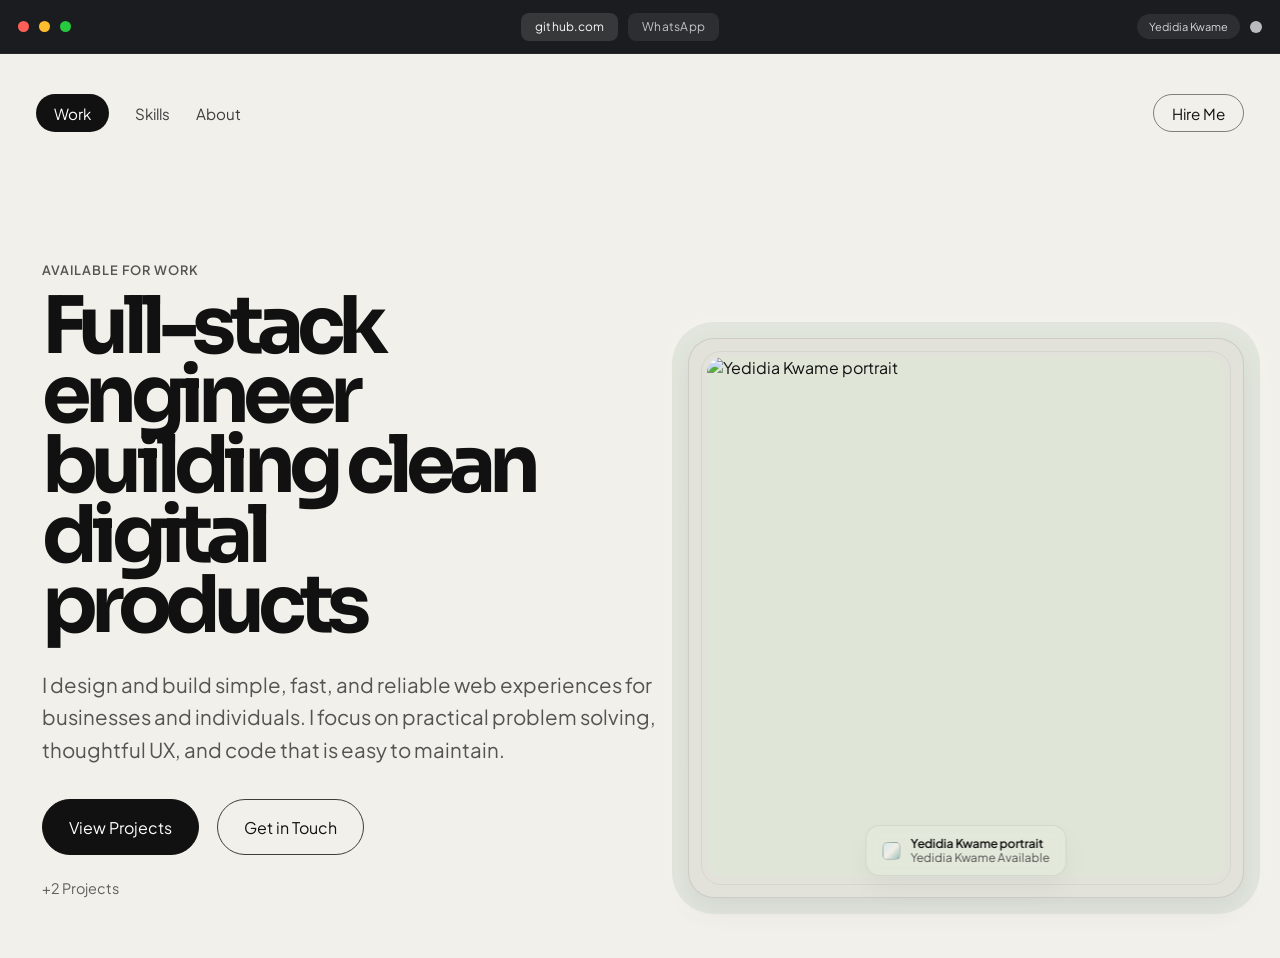
==== index.html @ f4f6af9c "web version 1.0" ====
<!DOCTYPE html>
<html lang="en">
  <head>
    <meta charset="UTF-8" />
    <meta name="viewport" content="width=device-width, initial-scale=1.0" />
    <title>Yedidia Kwame | Portfolio</title>
    <meta name="description" content="Portfolio of Yedidia Kwame." />
    <link rel="preconnect" href="https://fonts.googleapis.com" />
    <link rel="preconnect" href="https://fonts.gstatic.com" crossorigin />
    <link href="https://fonts.googleapis.com/css2?family=Sora:wght@400;500;600;700;800&family=Plus+Jakarta+Sans:wght@400;500;600;700;800&display=swap" rel="stylesheet" />
    <link rel="stylesheet" href="./styles.css" />
  </head>
  <body>
    <div class="browser-shell">
      <header class="browser-bar">
        <div class="browser-left">
          <span class="nav-dot red"></span>
          <span class="nav-dot yellow"></span>
          <span class="nav-dot green"></span>
        </div>

        <div class="browser-center" aria-label="Quick links">
          <a class="tab tab-active" href="https://github.com" target="_blank" rel="noreferrer">github.com</a>
          <a class="tab" href="https://wa.me/?text=Hi%20Yedidia%2C%20I%20want%20to%20reach%20out%20about%20your%20work." target="_blank" rel="noreferrer">WhatsApp</a>
        </div>

        <div class="browser-right">
          <span class="tiny-pill">Yedidia Kwame</span>
          <span class="icon-dot"></span>
        </div>
      </header>

      <main class="page-shell">
        <nav class="top-nav" aria-label="Main navigation">
          <a href="index.html" class="nav-link active">Work</a>
          <a href="skills.html" class="nav-link">Skills</a>
          <a href="about.html" class="nav-link">About</a>
          <a href="contact.html" class="nav-button">Hire Me</a>
        </nav>

        <section class="hero">
          <div class="hero-copy">
            <div class="eyebrow">Available for work</div>

            <h1>
              Full-stack<br />
              engineer<br />
              building clean<br />
              digital<br />
              products
            </h1>

            <p>
              I design and build simple, fast, and reliable web experiences for businesses and
              individuals. I focus on practical problem solving, thoughtful UX, and code that is
              easy to maintain.
            </p>

            <div class="cta-row">
              <a href="work.html" class="button primary">View Projects</a>
              <a href="contact.html" class="button secondary">Get in Touch</a>
            </div>

            <div class="project-badge">+2 Projects</div>
          </div>

          <div class="portrait-panel" aria-label="Yedidia Kwame portrait">
            <div class="portrait-frame">
              <img
                src="./images/profile.jpeg"
                alt="Yedidia Kwame portrait"
              />
            </div>

            <div class="portrait-tag">
              <span class="portrait-mini"></span>
              <div class="portrait-copy">
                <strong>Yedidia Kwame portrait</strong>
                <span>Yedidia Kwame Available</span>
              </div>
            </div>
          </div>
        </section>
      </main>
    </div>
  </body>
</html>
---- styles.css ----
:root {
  --bg: #f2f0ea;
  --bg-strong: #ece8e2;
  --text: #111111;
  --muted: rgba(17, 17, 17, 0.7);
  --line: rgba(17, 17, 17, 0.18);
  --button: #111111;
  --button-text: #ffffff;
  --soft-panel: rgba(255, 255, 255, 0.05);
  --browser-bg: #1a1c1f;
  --browser-tab: rgba(255, 255, 255, 0.08);
  --browser-text: rgba(255, 255, 255, 0.85);
  --card: rgba(255, 255, 255, 0.14);
  --chip: rgba(17, 17, 17, 0.04);
}

* { box-sizing: border-box; }

html {
  scroll-behavior: smooth;
}

body {
  margin: 0;
  min-height: 100vh;
  background: var(--bg);
  color: var(--text);
  font-family: "Plus Jakarta Sans", sans-serif;
}

img {
  display: block;
  max-width: 100%;
}

a {
  color: inherit;
  text-decoration: none;
}

.browser-shell {
  min-height: 100vh;
  background: var(--bg);
}

.browser-bar {
  height: 54px;
  background: var(--browser-bg);
  color: var(--browser-text);
  display: flex;
  align-items: center;
  justify-content: space-between;
  padding: 0 18px;
  border-bottom: 1px solid rgba(255, 255, 255, 0.06);
}

.browser-left,
.browser-right,
.browser-center {
  display: flex;
  align-items: center;
}

.browser-left {
  gap: 10px;
  min-width: 120px;
}

.nav-dot {
  width: 11px;
  height: 11px;
  border-radius: 50%;
  display: inline-block;
}

.nav-dot.red { background: #ff5f56; }
.nav-dot.yellow { background: #ffbd2e; }
.nav-dot.green { background: #27c93f; }

.browser-center {
  flex: 1;
  justify-content: center;
  gap: 10px;
}

.tab {
  display: inline-flex;
  align-items: center;
  justify-content: center;
  min-height: 28px;
  padding: 0 14px;
  border-radius: 8px;
  background: var(--browser-tab);
  font-size: 12px;
  letter-spacing: 0.02em;
  color: rgba(255, 255, 255, 0.72);
  text-decoration: none;
}

.tab:hover {
  color: rgba(255, 255, 255, 0.96);
}

.tab-active {
  background: rgba(255, 255, 255, 0.12);
  color: rgba(255, 255, 255, 0.96);
}

.browser-right {
  gap: 10px;
  min-width: 160px;
  justify-content: flex-end;
}

.tiny-pill {
  display: inline-flex;
  align-items: center;
  justify-content: center;
  padding: 6px 12px;
  border-radius: 999px;
  background: rgba(255, 255, 255, 0.08);
  font-size: 11px;
  color: rgba(255, 255, 255, 0.8);
}

.icon-dot {
  width: 12px;
  height: 12px;
  border-radius: 50%;
  background: rgba(255, 255, 255, 0.7);
}

.page-shell {
  width: min(1440px, 100%);
  margin: 0 auto;
  padding: 24px 36px 60px;
}

.top-nav {
  display: flex;
  align-items: center;
  gap: 26px;
  padding: 16px 0 6px;
  font-size: 0.95rem;
}

.nav-link,
.nav-button {
  text-decoration: none;
  color: var(--text);
}

.nav-link {
  color: rgba(17, 17, 17, 0.8);
}

.nav-link.active {
  display: inline-flex;
  align-items: center;
  justify-content: center;
  min-height: 38px;
  padding: 0 18px;
  border-radius: 999px;
  background: var(--button);
  color: var(--button-text);
}

.nav-button {
  margin-left: auto;
  display: inline-flex;
  align-items: center;
  justify-content: center;
  min-height: 38px;
  padding: 0 18px;
  border-radius: 999px;
  border: 1px solid rgba(17, 17, 17, 0.5);
  background: transparent;
}

.hero {
  display: grid;
  grid-template-columns: 1.08fr 0.92fr;
  align-items: end;
  min-height: calc(100vh - 140px);
  padding-top: 26px;
}

.hero-copy {
  padding: 0 0 0 6px;
}

.eyebrow {
  display: inline-block;
  text-transform: uppercase;
  letter-spacing: 0.08em;
  font-size: 0.8rem;
  font-weight: 600;
  color: rgba(17, 17, 17, 0.7);
  margin-bottom: 14px;
}

.hero h1 {
  margin: 0;
  font-family: "Sora", sans-serif;
  letter-spacing: -0.085em;
  line-height: 0.88;
  font-size: clamp(4.5rem, 6.2vw, 11rem);
  font-weight: 700;
  color: var(--text);
}

.hero p {
  max-width: 670px;
  margin: 28px 0 0;
  font-size: clamp(1.15rem, 1.6vw, 1.5rem);
  line-height: 1.6;
  color: var(--muted);
}

.cta-row {
  display: flex;
  flex-wrap: wrap;
  gap: 18px;
  margin-top: 32px;
}

.button {
  display: inline-flex;
  align-items: center;
  justify-content: center;
  min-height: 56px;
  padding: 0 26px;
  border-radius: 999px;
  border: 1px solid rgba(17, 17, 17, 0.8);
  text-decoration: none;
  transition: transform 0.2s ease;
}

.button.primary {
  background: var(--button);
  color: var(--button-text);
  border-color: var(--button);
}

.button.secondary {
  background: transparent;
  color: var(--text);
}

.button:hover {
  transform: translateY(-1px);
}

.project-badge {
  display: inline-flex;
  align-items: center;
  margin-top: 24px;
  font-size: 0.9rem;
  color: rgba(17, 17, 17, 0.65);
}

.portrait-panel {
  position: relative;
  display: flex;
  justify-content: center;
  align-items: center;
  min-height: 560px;
  padding-top: 24px;
}

.portrait-frame {
  position: relative;
  width: min(620px, 100%);
  min-height: 560px;
  padding: 18px;
  border-radius: 26px;
  background: rgba(46, 69, 58, 0.08);
  border: 1px solid rgba(17, 17, 17, 0.1);
  box-shadow:
    0 0 0 16px rgba(160, 185, 170, 0.22),
    0 0 0 22px rgba(255, 255, 255, 0.06),
    0 12px 26px rgba(17, 17, 17, 0.08);
}

.portrait-frame::before {
  content: "";
  position: absolute;
  inset: 12px;
  border: 1px solid rgba(17, 17, 17, 0.06);
  border-radius: 20px;
  pointer-events: none;
}

.portrait-frame img {
  display: block;
  width: 100%;
  height: 100%;
  min-height: 520px;
  object-fit: cover;
  border-radius: 16px;
  background: #dfe6d7;
}

.portrait-tag {
  position: absolute;
  left: 50%;
  bottom: 22px;
  transform: translateX(-50%);
  display: inline-flex;
  align-items: center;
  gap: 10px;
  padding: 10px 16px;
  border: 1px solid rgba(17, 17, 17, 0.08);
  border-radius: 14px;
  background: rgba(255, 255, 255, 0.12);
  box-shadow: 0 12px 28px rgba(17, 17, 17, 0.04);
  color: var(--text);
  backdrop-filter: blur(6px);
}

.portrait-mini {
  width: 18px;
  height: 18px;
  border-radius: 5px;
  background: linear-gradient(135deg, #d1e7ea, #f3efe7, #99c0bb);
  border: 1px solid rgba(17, 17, 17, 0.2);
}

.portrait-copy {
  display: flex;
  flex-direction: column;
  line-height: 1.2;
  font-size: 0.74rem;
}

.portrait-copy strong {
  font-size: 0.76rem;
  font-weight: 600;
}

.portrait-copy span {
  opacity: 0.7;
}

.page-section {
  width: min(1100px, 100%);
  margin: 52px auto 0;
  padding: 20px 0 0;
}

.page-intro {
  margin-bottom: 28px;
}

.page-intro h2 {
  margin: 0 0 8px;
  font-family: "Sora", sans-serif;
  font-size: clamp(2.3rem, 4vw, 4.5rem);
  letter-spacing: -0.06em;
}

.page-intro p {
  max-width: 720px;
  margin: 0;
  font-size: 1.1rem;
  line-height: 1.7;
  color: var(--muted);
}

.card-grid {
  display: grid;
  grid-template-columns: repeat(auto-fit, minmax(250px, 1fr));
  gap: 20px;
  margin-top: 24px;
}

.project-card,
.info-card {
  background: rgba(255, 255, 255, 0.14);
  border: 1px solid rgba(17, 17, 17, 0.08);
  border-radius: 22px;
  padding: 22px;
  box-shadow: 0 10px 30px rgba(17, 17, 17, 0.03);
}

.project-card h3,
.info-card h3 {
  margin: 0 0 10px;
  font-size: 1.3rem;
  font-family: "Sora", sans-serif;
}

.project-card p,
.info-card p,
.info-card li {
  margin: 0;
  color: var(--muted);
  line-height: 1.7;
}

.chip-row {
  display: flex;
  flex-wrap: wrap;
  gap: 8px;
  margin-top: 18px;
}

.chip {
  display: inline-block;
  border-radius: 999px;
  padding: 7px 11px;
  background: var(--chip);
  border: 1px solid rgba(17, 17, 17, 0.05);
  font-size: 0.75rem;
  color: rgba(17, 17, 17, 0.7);
}

.link-row {
  display: flex;
  justify-content: flex-start;
  margin-top: 22px;
}

.link-row a {
  display: inline-flex;
  align-items: center;
  justify-content: center;
  min-height: 44px;
  padding: 0 18px;
  border-radius: 999px;
  border: 1px solid rgba(17, 17, 17, 0.5);
}

.contact-grid {
  display: grid;
  grid-template-columns: repeat(auto-fit, minmax(260px, 1fr));
  gap: 22px;
}

.contact-list {
  list-style: none;
  padding: 0;
  margin: 16px 0 0;
  display: grid;
  gap: 10px;
}

.contact-list a {
  color: var(--text);
  text-decoration: underline;
  text-underline-offset: 3px;
}

@media (max-width: 980px) {
  .page-shell {
    padding: 20px 18px 40px;
  }

  .top-nav {
    gap: 14px;
    flex-wrap: wrap;
  }

  .hero {
    grid-template-columns: 1fr;
    min-height: auto;
    gap: 24px;
    padding-top: 12px;
  }

  .portrait-panel {
    min-height: 250px;
    justify-content: flex-start;
  }
}

@media (max-width: 560px) {
  .browser-bar {
    padding: 0 10px;
  }

  .browser-center {
    display: none;
  }

  .browser-right {
    min-width: 0;
  }

  .hero h1 {
    font-size: 3.4rem;
  }

  .button {
    width: 100%;
  }

  .cta-row {
    flex-direction: column;
  }
}
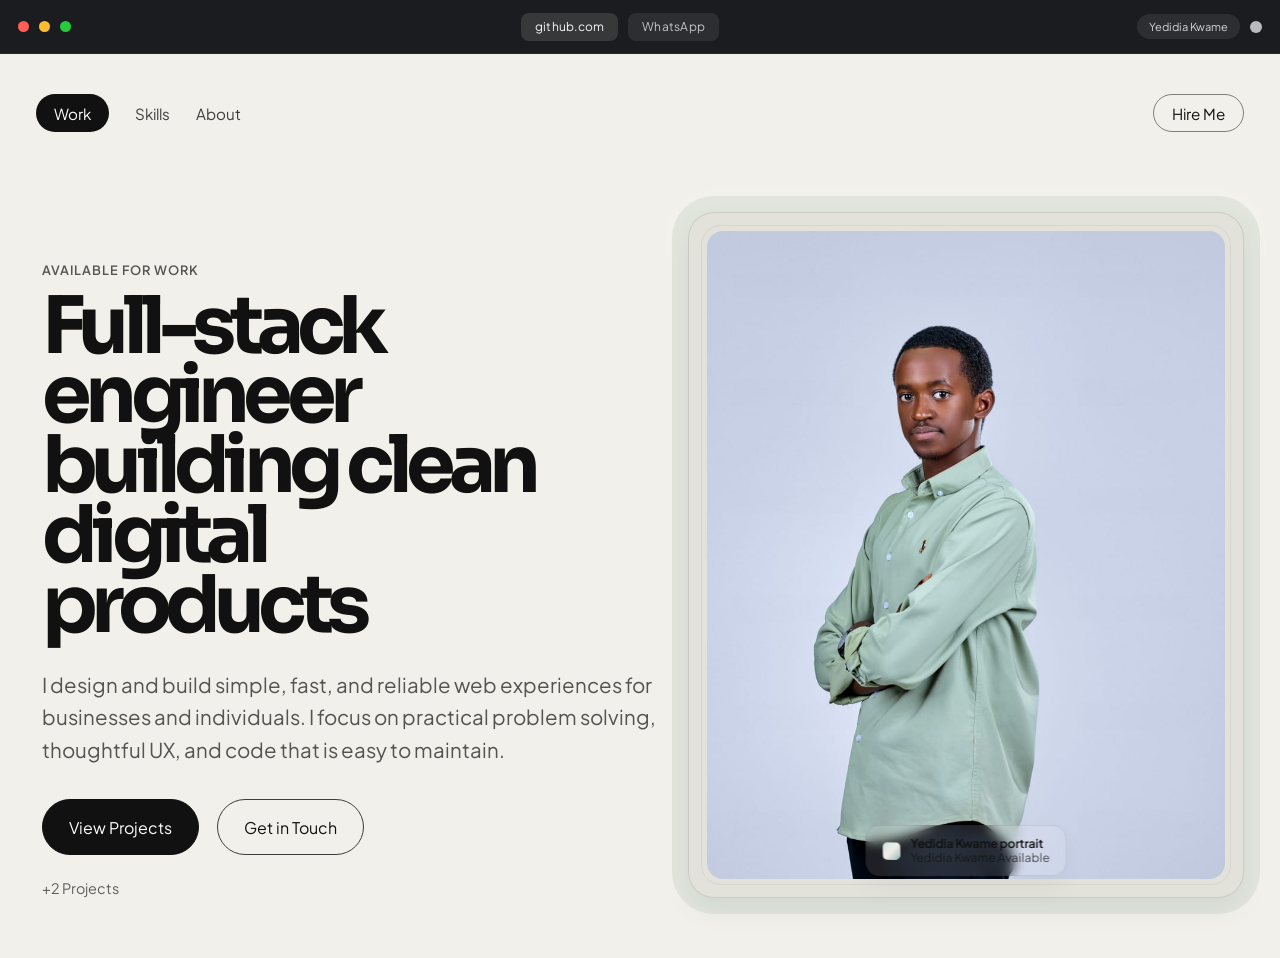
==== commit 31ade3bd: "add google search" ====
--- a/index.html
+++ b/index.html
@@ -2,6 +2,7 @@
 <html lang="en">
   <head>
     <meta charset="UTF-8" />
+    <meta name="google-site-verification" content="XvXuBvO3DCnEa2qtGAhnnJKdK-qRQwlk9fgc56wMckU" />
     <meta name="viewport" content="width=device-width, initial-scale=1.0" />
     <title>Yedidia Kwame | Portfolio</title>
     <meta name="description" content="Portfolio of Yedidia Kwame." />
